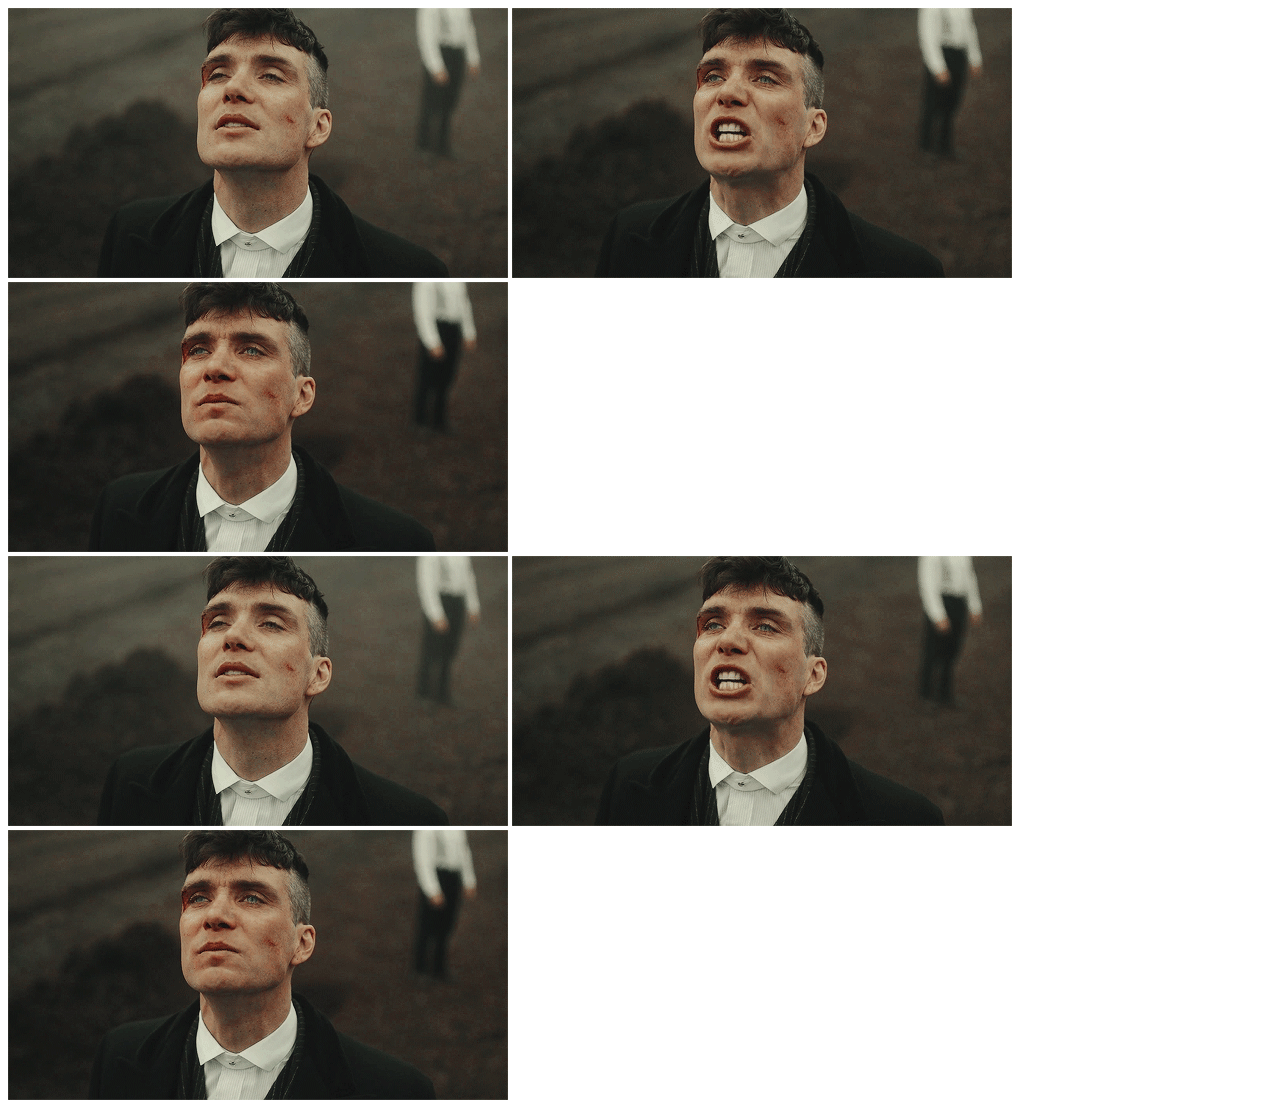
==== index.html @ c42baf08 "Update and rename indez.html to index.html" ====
<!DOCTYPE html>
<html lang="pt-br">
<head>
<meta charset="UTF-8">
<meta name="viewport" content="width=device-width, initial-scale=1.0">
<title>Galeria de Fotos</title>
<link rel="stylesheet" href="styles.css">
</head>
<body>
  <div class="gallery">
    <div class="column">
      <img src="selbygif.webp"alt="Foto 1">
      <img src="selbygif2.webp" alt="Foto 2">
      <img src="selbygif3.webp" alt="Foto 3">
    </div>
    <div class="column">
        <img src="selbygif.webp" alt="Foto 1">
        <img src="selbygif2.webp" alt="Foto 2">
        <img src="selbygif3.webp" alt="Foto 3">
    </div>
  </div>
</body>
</html>
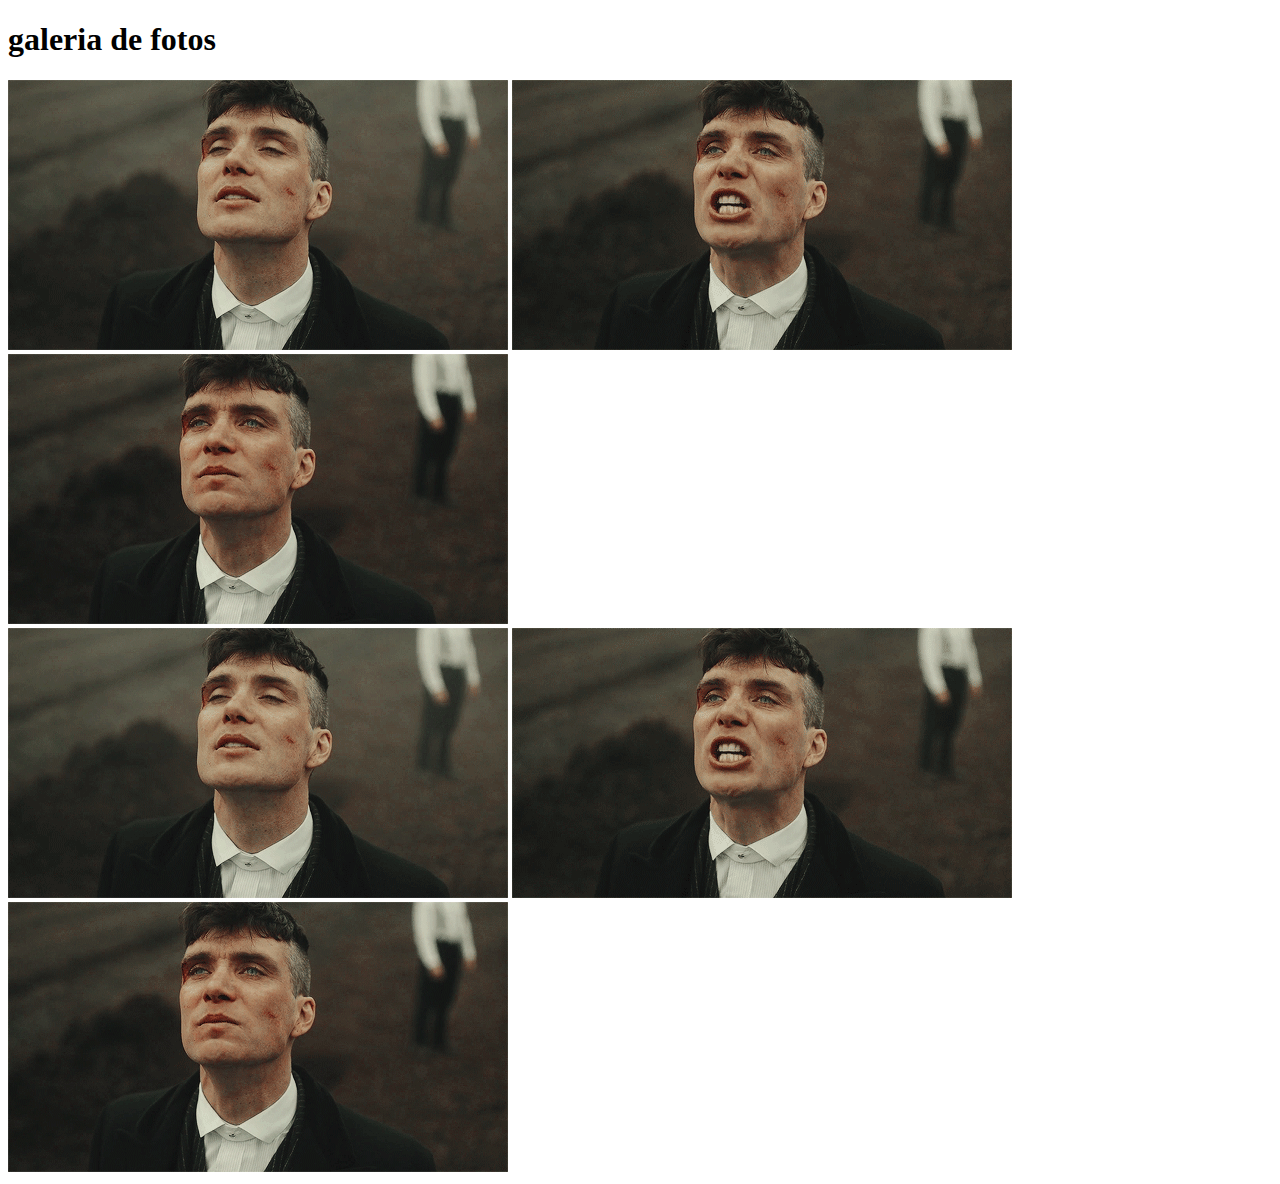
==== commit 98106e0f: "ii" ====
--- a/index.html
+++ b/index.html
@@ -7,6 +7,7 @@
 <link rel="stylesheet" href="styles.css">
 </head>
 <body>
+  <h1> galeria de fotos </h1>
   <div class="gallery">
     <div class="column">
       <img src="selbygif.webp"alt="Foto 1">
@@ -20,4 +21,4 @@
     </div>
   </div>
 </body>
-</html>
+</html>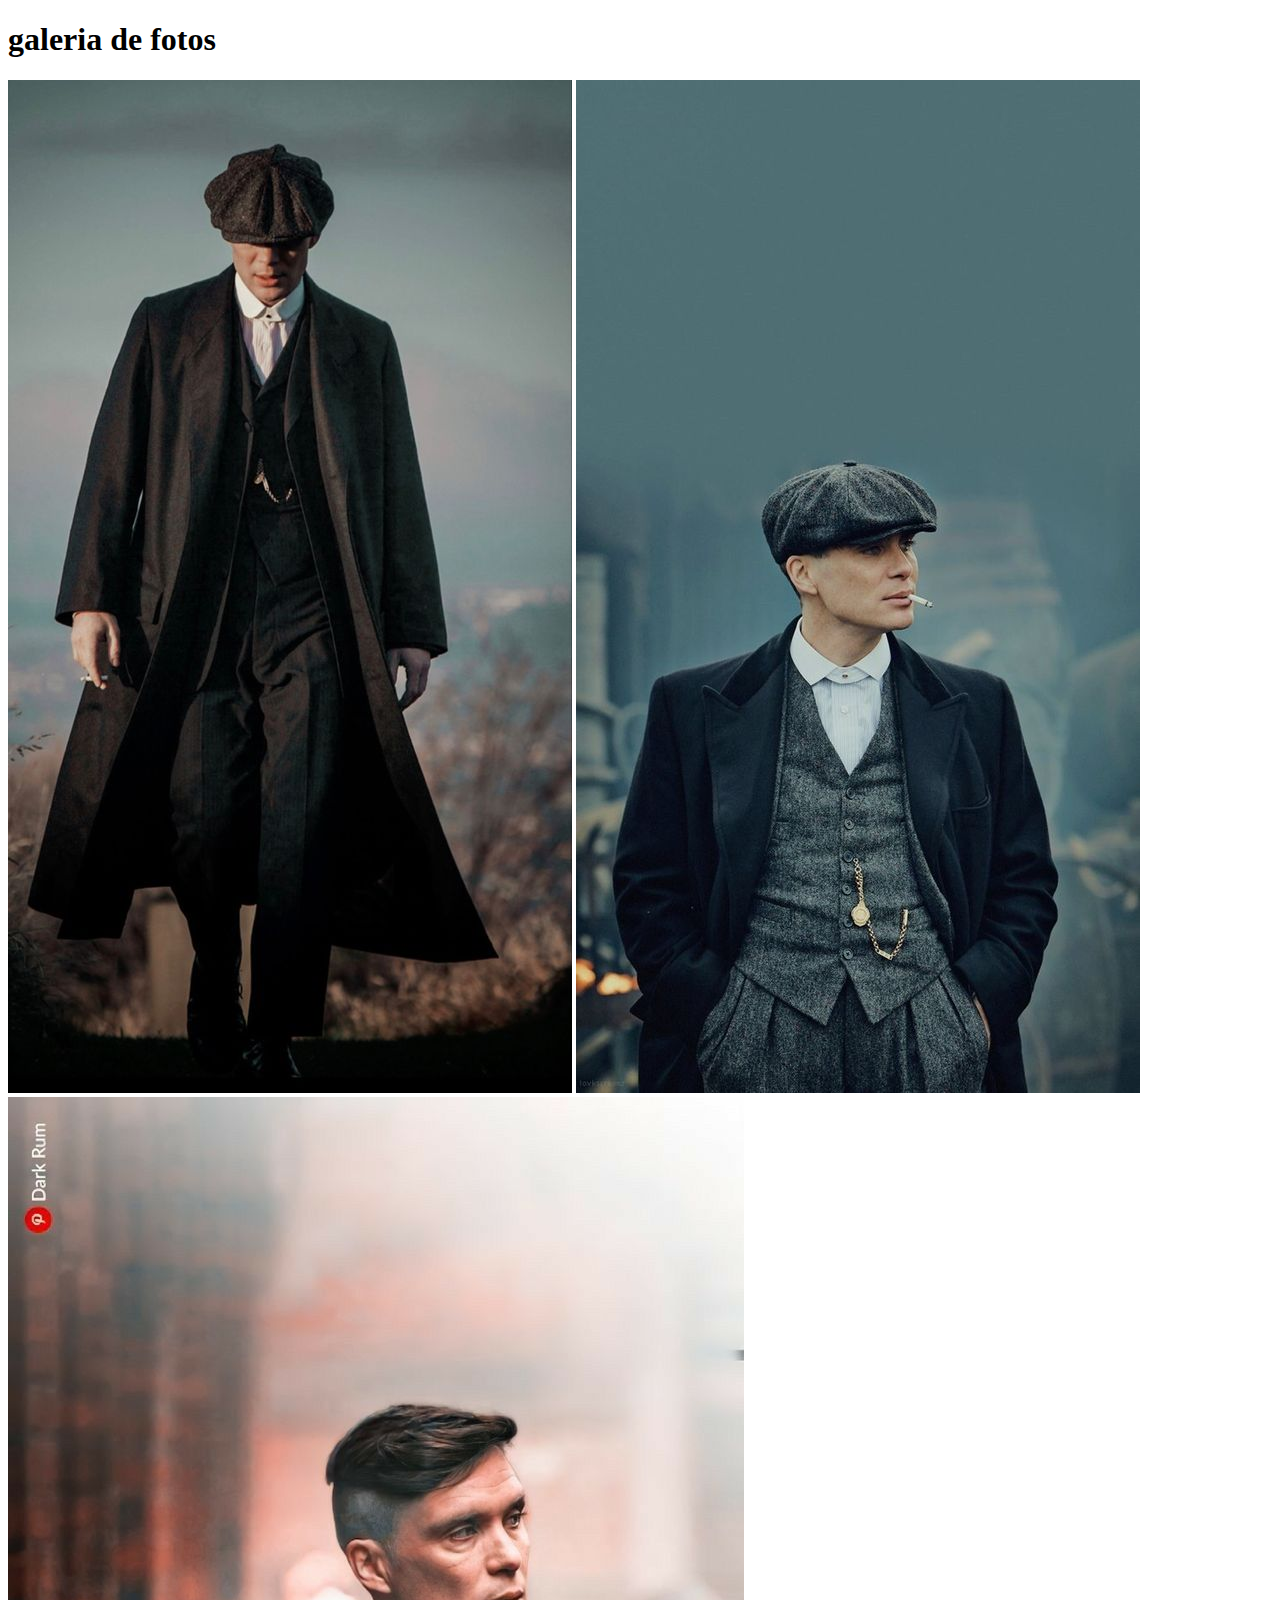
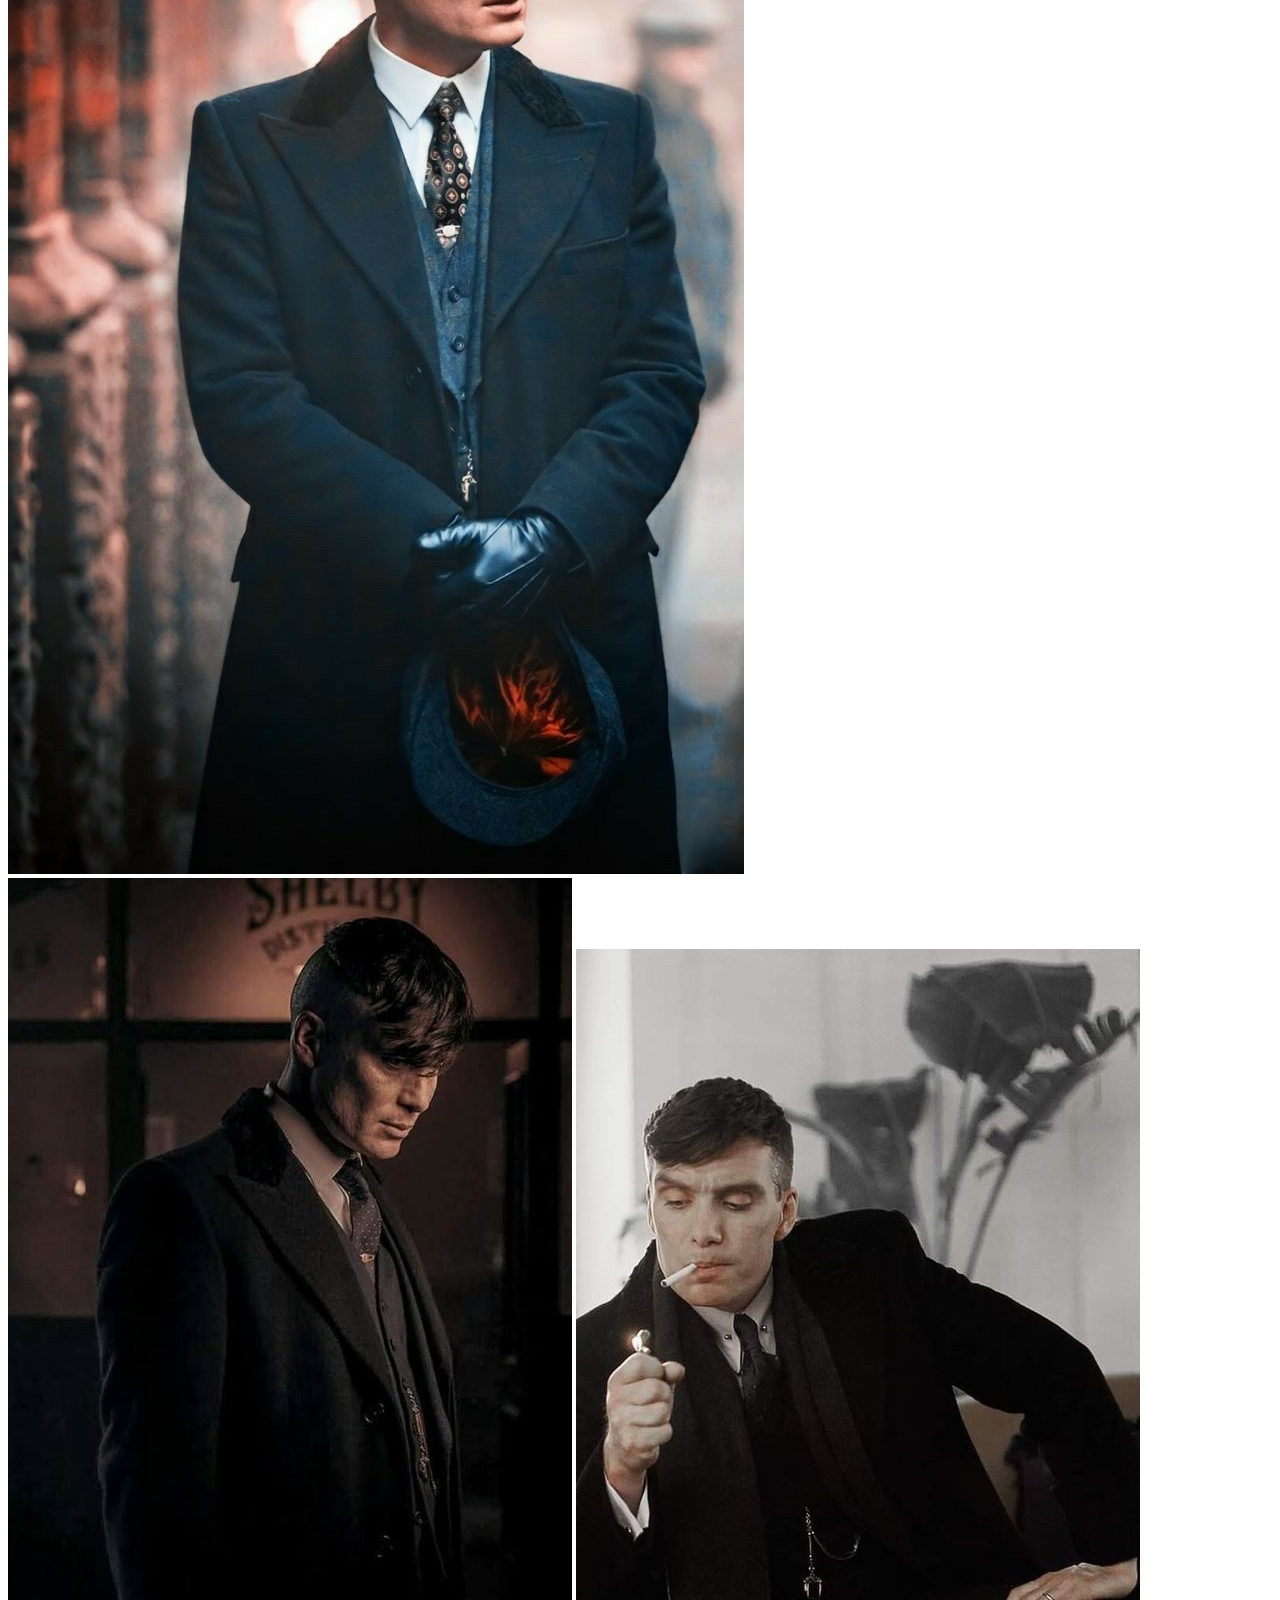
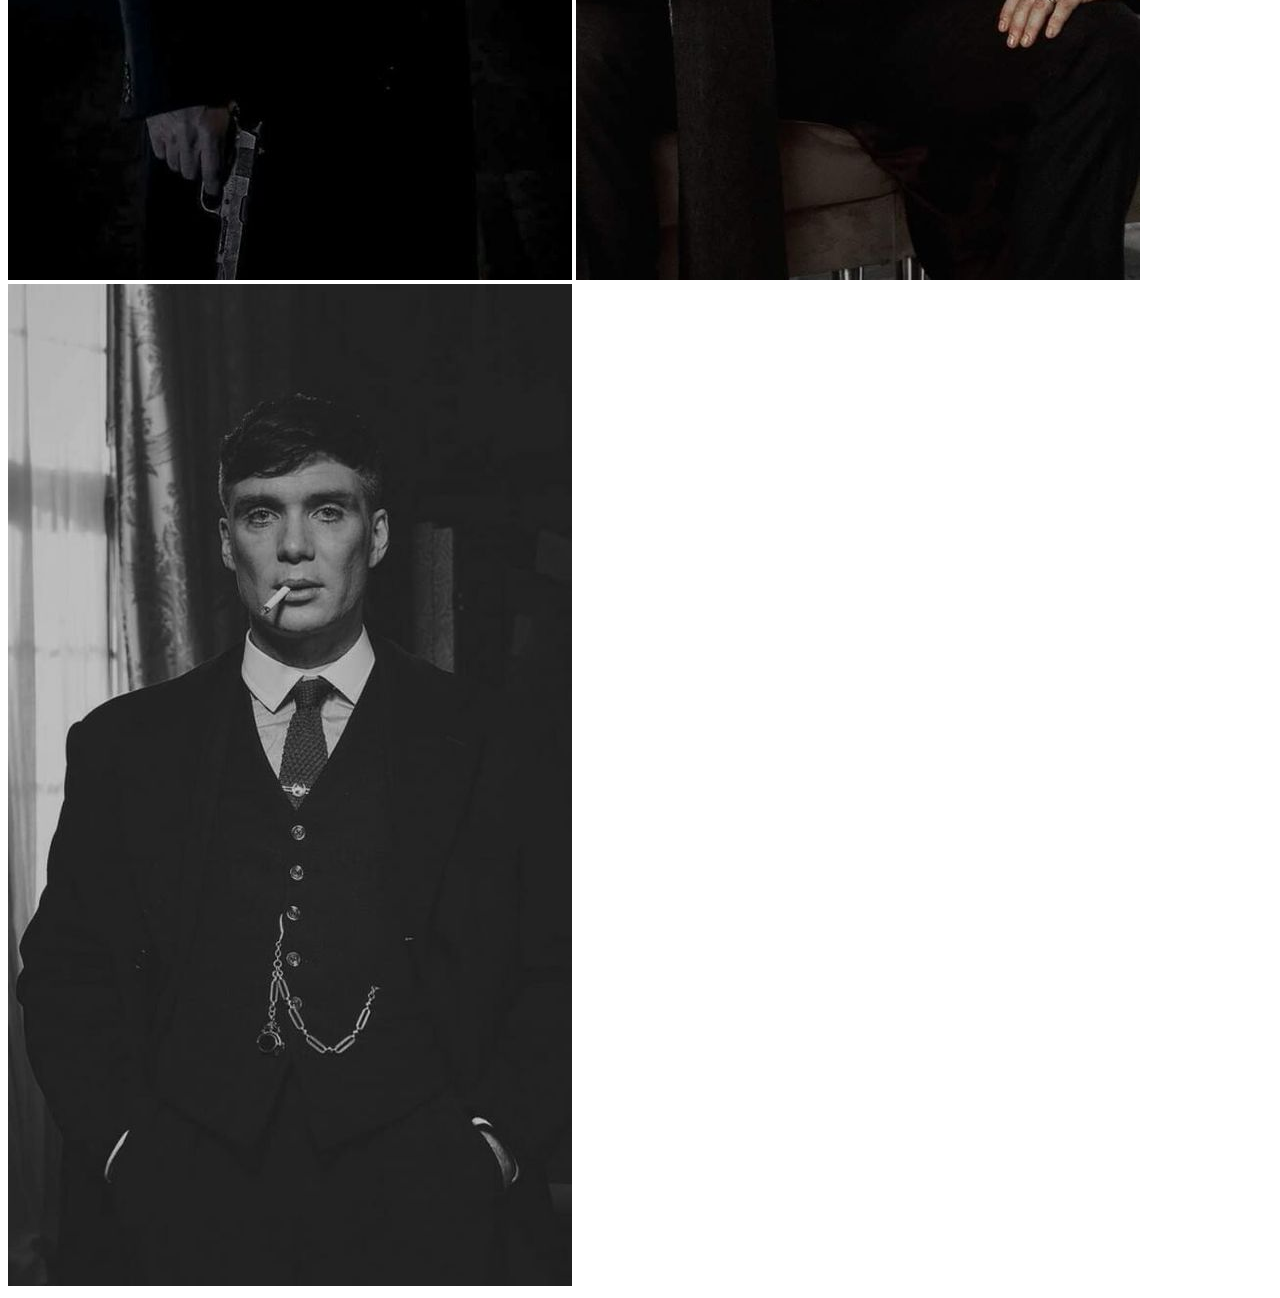
==== commit 38c78e70: "fff" ====
--- a/index.html
+++ b/index.html
@@ -10,14 +10,14 @@
   <h1> galeria de fotos </h1>
   <div class="gallery">
     <div class="column">
-      <img src="selbygif.webp"alt="Foto 1">
-      <img src="selbygif2.webp" alt="Foto 2">
-      <img src="selbygif3.webp" alt="Foto 3">
+      <img src="thomas1.jpg"alt="Foto 1">
+      <img src="thomas2.jpg" alt="Foto 2">
+      <img src="thomas3.jpg" alt="Foto 3">
     </div>
     <div class="column">
-        <img src="selbygif.webp" alt="Foto 1">
-        <img src="selbygif2.webp" alt="Foto 2">
-        <img src="selbygif3.webp" alt="Foto 3">
+        <img src="thomas4.jpg" alt="Foto 1">
+        <img src="thomas5.jpg" alt="Foto 2">
+        <img src="thomas6.jpg" alt="Foto 3">
     </div>
   </div>
 </body>
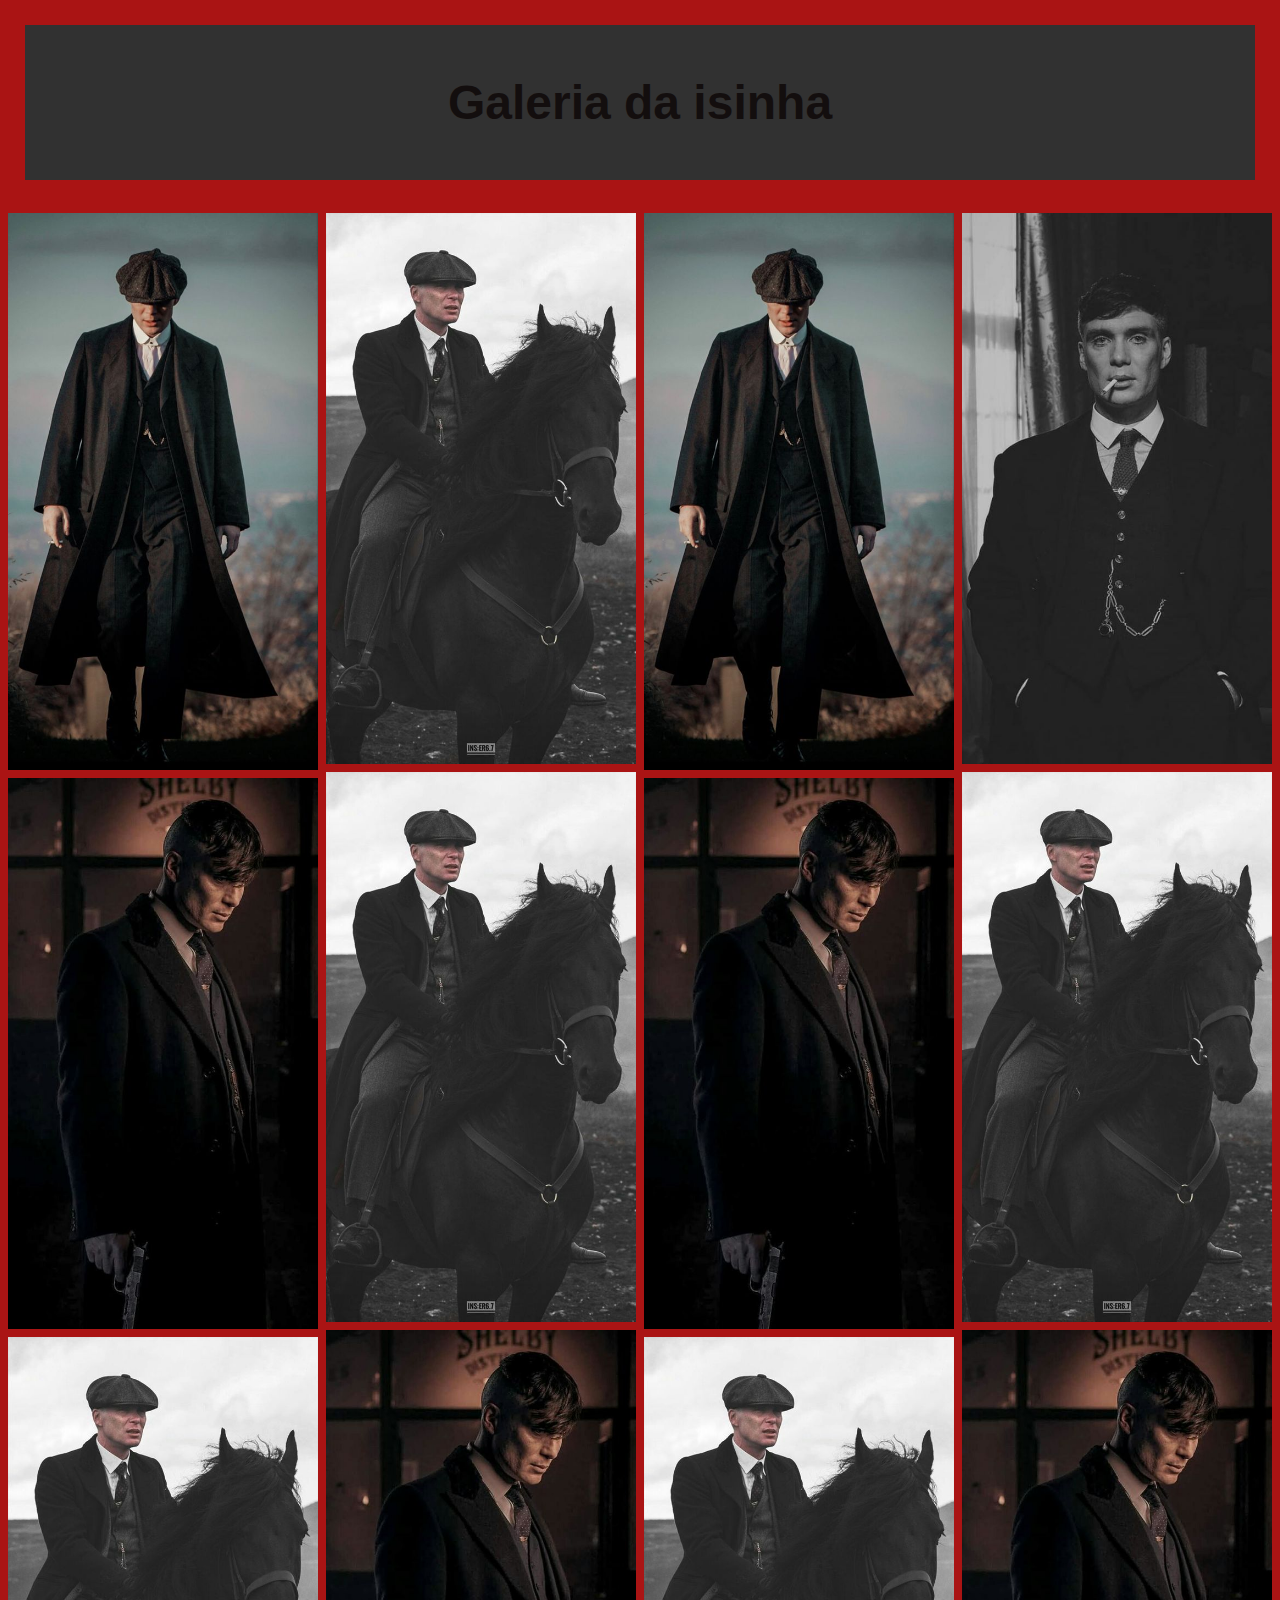
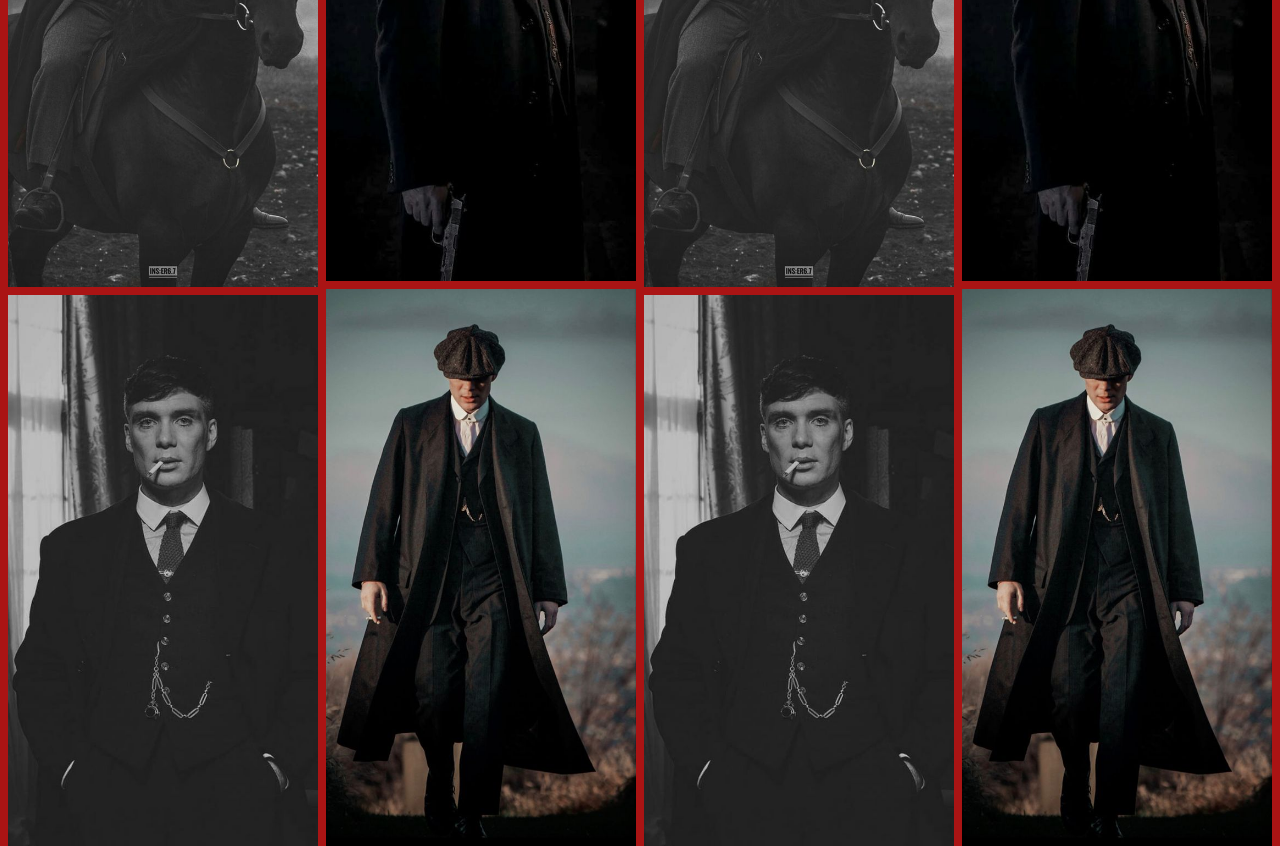
==== commit 2733e07e: "yy" ====
--- a/index.html
+++ b/index.html
@@ -1,24 +1,37 @@
 <!DOCTYPE html>
-<html lang="pt-br">
-<head>
-<meta charset="UTF-8">
-<meta name="viewport" content="width=device-width, initial-scale=1.0">
-<title>Galeria de Fotos</title>
-<link rel="stylesheet" href="styles.css">
-</head>
-<body>
-  <h1> galeria de fotos </h1>
-  <div class="gallery">
-    <div class="column">
-      <img src="thomas1.jpg"alt="Foto 1">
-      <img src="thomas2.jpg" alt="Foto 2">
-      <img src="thomas3.jpg" alt="Foto 3">
+<html lang="pt-BR">
+  <head>
+    <title>Galeria da isinha</title>
+    <meta charseth="UTF-8" />
+    <meta lang="pt-BR" />
+    <meta name="viewport" content="width:device-width, initial-scale:1.0" />
+    <link rel="stylesheet" href="style.css" />
+  </head>
+  
+  <body>
+    <h1>Galeria da isinha</h1>
+    <div id="flexbox">
+      <div class="column">
+      <img src="thomas1.jpg" alt="Image1" width="100%" />
+      <img src="thomas4.jpg" alt="Image2" width="100%" />
+      <img src="thomas5.jpg" alt="Image3" width="100%" />
+      <img src="thomas6.jpg" alt="Image4" width="100%" />
     </div>
-    <div class="column">
-        <img src="thomas4.jpg" alt="Foto 1">
-        <img src="thomas5.jpg" alt="Foto 2">
-        <img src="thomas6.jpg" alt="Foto 3">
-    </div>
-  </div>
-</body>
-</html>+      <div class="column">
+        <img src="thomas1.jpg" alt="Image1" width="100%" />
+        <img src="thomas4.jpg" alt="Image2" width="100%" />
+        <img src="thomas5.jpg" alt="Image3" width="100%" />
+        <img src="thomas5.jpg" alt="Image4" width="100%" /></div>
+        <div class="column">
+            <img src="thomas1.jpg" alt="Image1" width="100%" />
+            <img src="thomas4.jpg" alt="Image2" width="100%" />
+            <img src="thomas5.jpg" alt="Image3" width="100%" />
+            <img src="thomas6.jpg" alt="Image4" width="100%" /></div>
+          <div class="column">
+            <img src="thomas1.jpg" alt="Image1" width="100%" />
+            <img src="thomas4.jpg" alt="Image2" width="100%" />
+            <img src="thomas5.jpg" alt="Image3" width="100%" />
+            <img src="thomas6.jpg" alt="Image4" width="100%" /></div>     
+        </div>
+  </body>
+</html> --- a/style.css
+++ b/style.css
@@ -0,0 +1,53 @@
+* {
+  box-sizing: border-box;
+  margin: 0;
+  background-color: rgb(170, 20, 20);
+}
+
+h1 {
+  font-family: arial;
+  font-size: 3em;
+  text-align: center;
+  margin: 25px;
+  padding: 50px;
+  background-color: rgb(49, 49, 49);
+  color:rgb(19, 14, 14);
+  overflow: hidden;
+}
+
+#flexbox {
+  display: flex;
+  flex-wrap: wrap;
+  padding: 0 4px;
+}
+
+.column {
+  flex: 25%;
+  max-width: 25%;
+  padding: 0 4px;
+}
+
+.column img {
+  vertical-align: middle;
+  margin-top: 8px;
+  
+}
+
+.column:nth-child(even) {
+  display: flex;
+  flex-direction: column-reverse;
+}
+
+@media screen and (max-width: 800px) {
+  .column {
+    flex: 50%;
+    max-width: 50%;
+  }
+}
+
+@media screen and (max-width: 600px) {
+  .column {
+    flex: 100%;
+    max-width: 100%;
+  }
+}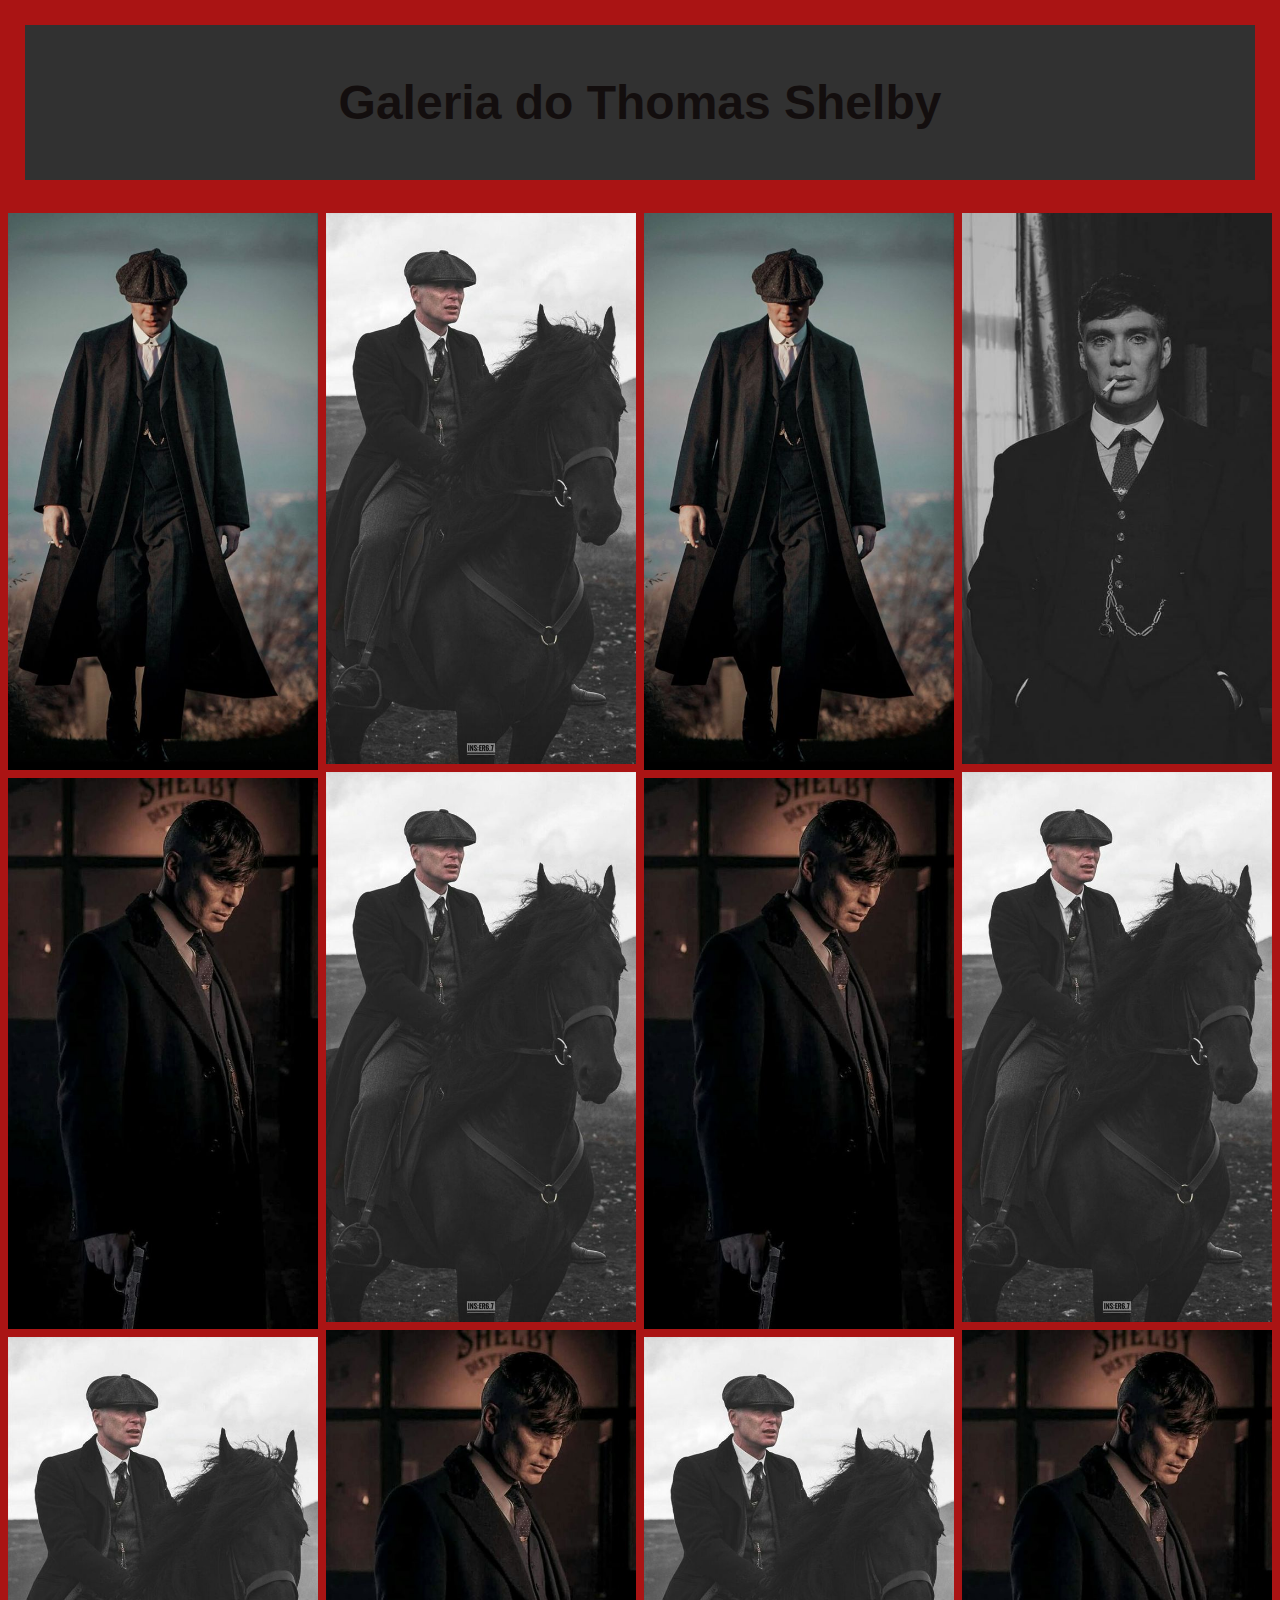
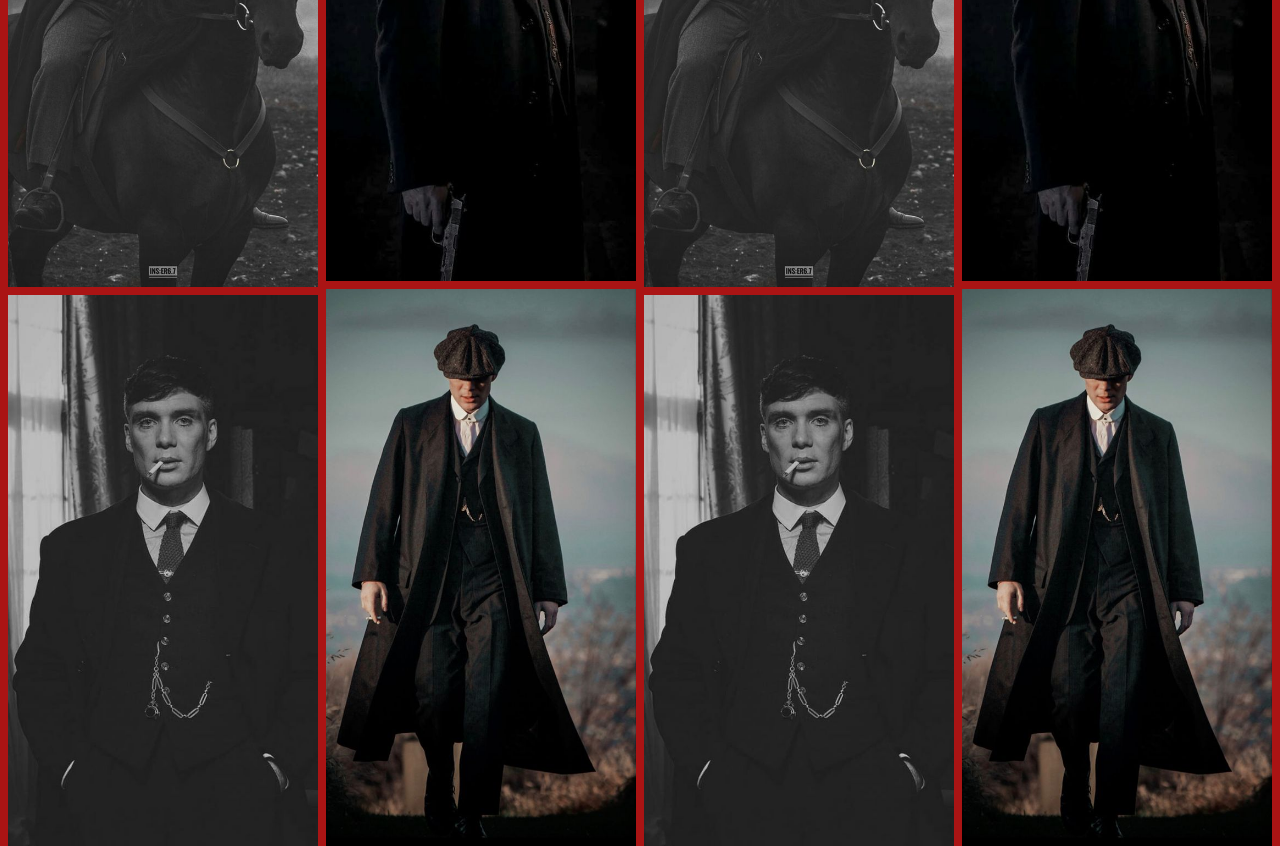
==== commit 982fc806: "gg" ====
--- a/index.html
+++ b/index.html
@@ -1,7 +1,7 @@
 <!DOCTYPE html>
 <html lang="pt-BR">
   <head>
-    <title>Galeria da isinha</title>
+    <title>Galeria do Thomas Shelby</title>
     <meta charseth="UTF-8" />
     <meta lang="pt-BR" />
     <meta name="viewport" content="width:device-width, initial-scale:1.0" />
@@ -9,7 +9,7 @@
   </head>
   
   <body>
-    <h1>Galeria da isinha</h1>
+    <h1>Galeria do Thomas Shelby</h1>
     <div id="flexbox">
       <div class="column">
       <img src="thomas1.jpg" alt="Image1" width="100%" />
